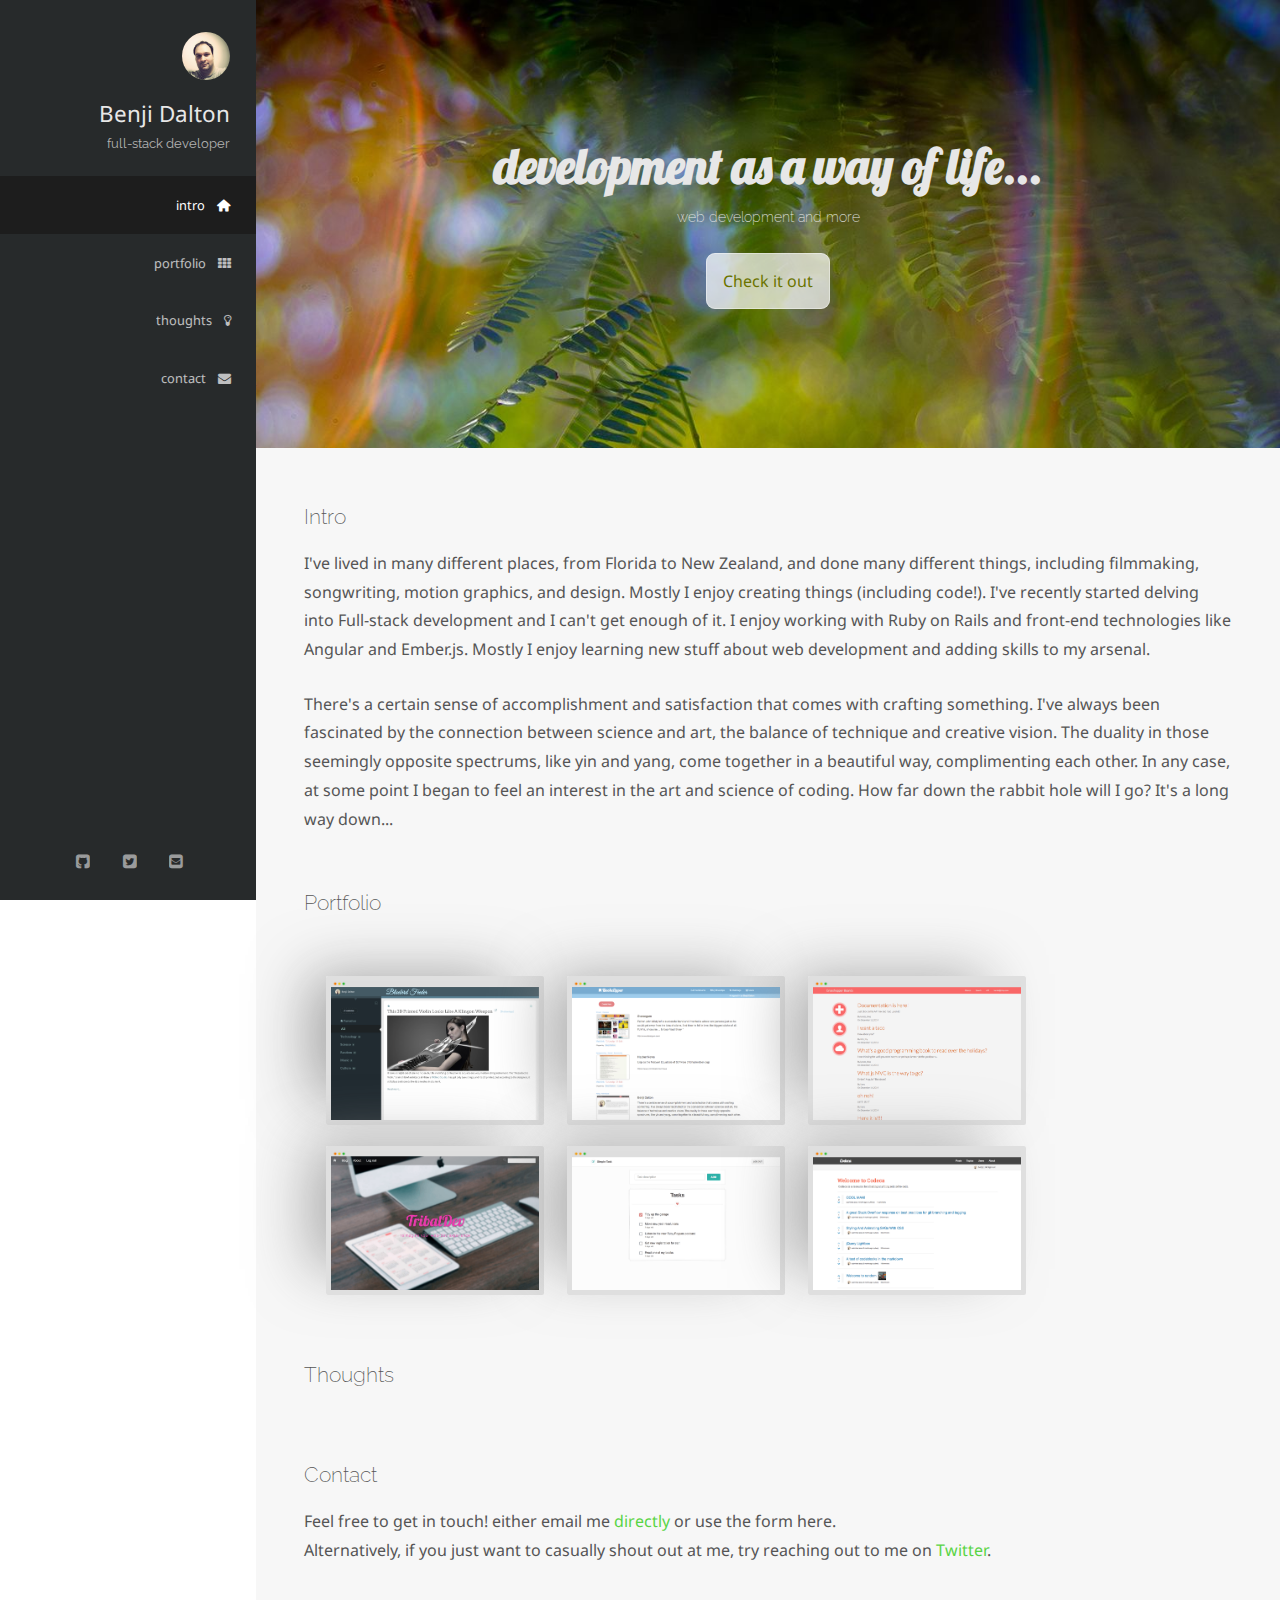
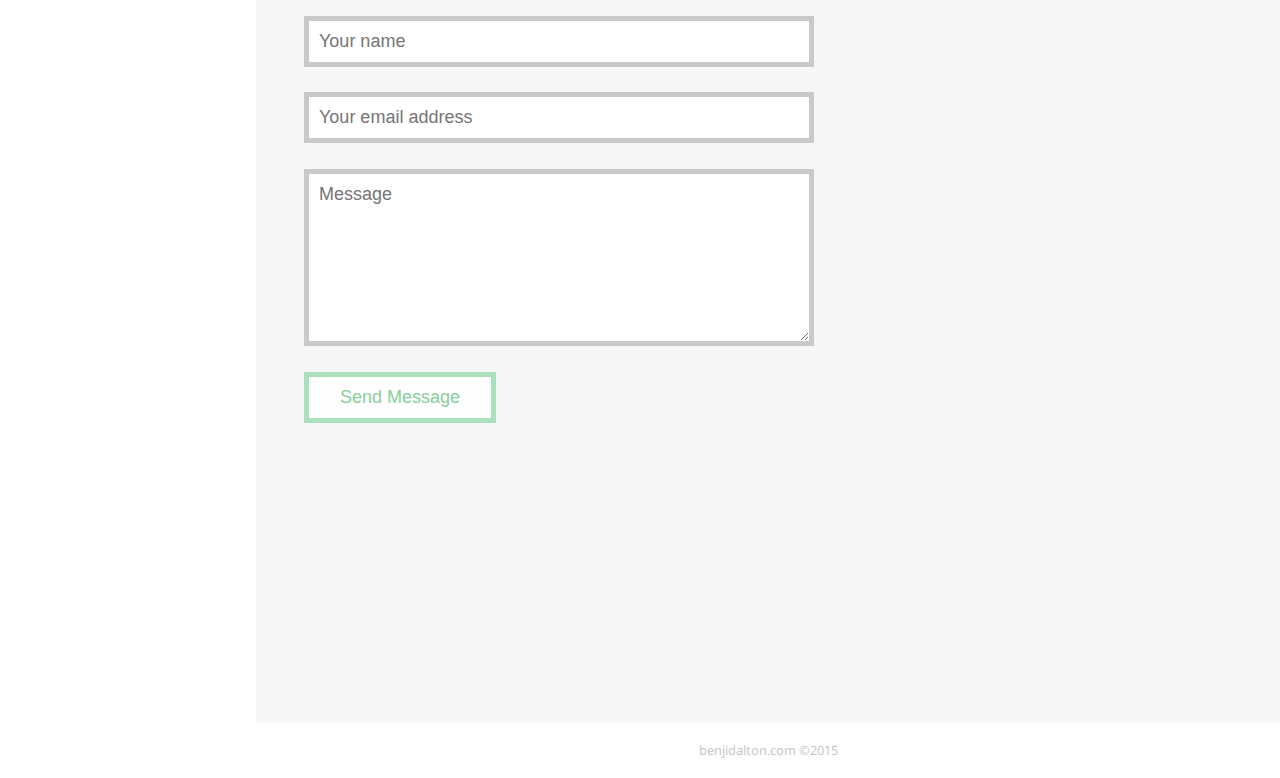
==== index.html @ 72bd9144 "adds mobile menu" ====
<!DOCTYPE html>
<html lang="en">
<head>
  <meta http-equiv="Content-Type" content="text/html; charset=UTF-8">
  <meta name="viewport" content="width=device-width, initial-scale=1.0">
  <meta charset="utf-8">
  <meta http-equiv="X-UA-Compatible" content="IE=edge,chrome=1">
  <title>Benji Dalton</title>
  <link rel="stylesheet" href="css/reset.css">
  <link rel="stylesheet" href="css/style.css">
  <link rel="stylesheet" href="css/benji-icons.css">
  <link href='http://fonts.googleapis.com/css?family=Noto+Sans|Lobster|Raleway:400,200' rel='stylesheet' type='text/css'>
  <script type="text/javascript" src="js/modernizr.js"></script>
  <script src="js/jquery-1.11.3.min.js"></script>
  <script src="js/app.js"></script>
  <script src="js/blog.js"></script>
</head>

<body>
  <div class="container">
    <div class="sidebar">
      <nav>
        <img src="./img/benji.jpg" alt="profile photo">
        <span>
          Benji Dalton
        </span>
        <small>full-stack developer</small>
        <ul class='menu'>
          <li class='menu-item'>
            <a href="#" data-scroll="intro">intro &nbsp; <i class="icon-home"></i> &nbsp; </a>
          </li>
          <li class='menu-item'>
            <a href="#" data-scroll="portfolio">portfolio &nbsp; <i class="icon-th"></i> &nbsp; </a>
          </li>
          <li class='menu-item'>
            <a href="#" data-scroll="thoughts">thoughts &nbsp; <i class="icon-lightbulb"></i> &nbsp; </a>
          </li>
          <li class='menu-item'>
            <a href="#" data-scroll="contact">contact &nbsp; <i class="icon-mail-alt"></i> &nbsp; </a>
          </li>
        </ul>
        <ul class='social-icons'>
          <li><a href="http://github.com/jaeming"><i class="icon-github-squared"></i></a></li>
          <li><a href="http://twitter.com/daylightsavings"><i class="icon-twitter-squared"></i></a></li>
          <li><a href="mailto:daylightsavings@icloud.com"><i class="icon-mail-squared"></i></a></li>
        </ul>
      </nav>
    </div>

    <header data-0="background-position: right 0px top 0px;" data-500="  background-position: right 0px top -200px;">
      <div class="mobile-menu">&#9776;</div>
      <div class="mobile-menu-dismiss">&#x2715;</div>
      <h1 data-0="margin-top: 0px;" data-500="margin-top: 75px;">development as a way of life...</h1>
      <h4>web development and more</h4>
      <a class='button' href="#" data-scroll="portfolio">Check it out</a>
    </header>

    <main>
      <section id="intro" data-anchor="intro">
        <h2>Intro</h2>
        <p>I've lived in many different places, from Florida to New Zealand, and done many different things, including filmmaking, songwriting, motion graphics, and design. Mostly I enjoy creating things (including code!). I've recently started delving into Full-stack development and I can't get enough of it. I enjoy working with Ruby on Rails and front-end technologies like Angular and Ember.js. Mostly I enjoy learning new stuff about web development and adding skills to my arsenal.</p>
        <br>
        <p>There's a certain sense of accomplishment and satisfaction that comes with crafting something. I've always been fascinated by the connection between science and art, the balance of technique and creative vision. The duality in those seemingly opposite spectrums, like yin and yang, come together in a beautiful way, complimenting each other. In any case, at some point I began to feel an interest in the art and science of coding. How far down the rabbit hole will I go? It's a long way down...</p>
      </section>

      <section id="portfolio" data-anchor="portfolio">
        <h2>Portfolio</h2>
        <div class="portfolio-grid">
          <div class="portfolio-card">
            <div class="card">
              <div class="side-a">
                <img src="img/bluebirdspace.png" alt="Bluebird Feeder" class='portfolio-image' data-400="-webkit-box-shadow: -29px -14px 58px -12px rgba(148,148,148,0.83);-moz-box-shadow: -29px -14px 58px -12px rgba(148,148,148,0.83);box-shadow: -29px -14px 58px -12px rgba(148,148,148,0.83);" data-900="-webkit-box-shadow: 8px 50px 57px -15px rgba(148,148,148,1);-moz-box-shadow: 8px 50px 57px -15px rgba(148,148,148,1);box-shadow: 8px 50px 57px -15px rgba(148,148,148,1);">
              </div>
              <div class="side-b">
                <div class="reverse-info" data-400="-webkit-box-shadow: -29px -14px 58px -12px rgba(148,148,148,0.83);-moz-box-shadow: -29px -14px 58px -12px rgba(148,148,148,0.83);box-shadow: -29px -14px 58px -12px rgba(148,148,148,0.83);" data-900="-webkit-box-shadow: 8px 50px 57px -15px rgba(148,148,148,1);-moz-box-shadow: 8px 50px 57px -15px rgba(148,148,148,1);box-shadow: 8px 50px 57px -15px rgba(148,148,148,1);">
                  <h4>Bluebird Feeder</h4>
                  <p>An RSS reader with emphasis on content discovery and feed organization. Created with Ruby on Rails and EmberJS and deployed using Capistrano to a Digital Ocean vps.</p>
                  <p>
                    <a href="http://bluebird.space">Website</a>
                    &nbsp; &nbsp; &nbsp; &nbsp; &nbsp;
                    <a href="https://github.com/jaeming/birdfeeder">Github link</a>
                  </p>
                </div>
              </div>
            </div>
          </div>
          <div class="portfolio-card">
            <div class="card">
              <div class="side-a">
                <img src="img/bookclipper.png" alt="Bookclipper" class='portfolio-image' data-400="-webkit-box-shadow: -29px -14px 58px -12px rgba(148,148,148,0.75);-moz-box-shadow: -29px -14px 58px -12px rgba(148,148,148,0.75);box-shadow: -29px -14px 58px -12px rgba(148,148,148,0.75);" data-900="-webkit-box-shadow: 8px 50px 57px -15px rgba(148,148,148,1);-moz-box-shadow: 8px 50px 57px -15px rgba(148,148,148,1);box-shadow: 8px 50px 57px -15px rgba(148,148,148,1);">
              </div>
              <div class="side-b">
                <div class="reverse-info" data-400="-webkit-box-shadow: -29px -14px 58px -12px rgba(148,148,148,0.75);-moz-box-shadow: -29px -14px 58px -12px rgba(148,148,148,0.75);box-shadow: -29px -14px 58px -12px rgba(148,148,148,0.75);" data-900="-webkit-box-shadow: 8px 50px 57px -15px rgba(148,148,148,1);-moz-box-shadow: 8px 50px 57px -15px rgba(148,148,148,1);box-shadow: 8px 50px 57px -15px rgba(148,148,148,1);">
                  <h4>Bookclipper</h4>
                  <p>Bookclipper is a social bookmarking site built with Rails as an API and using Ember-cli for the front-end. It also features oauth integration with Twitter.</p>
                  <p>
                    <a href="http://bookclipper.herokuapp.com">Website</a>
                    &nbsp; &nbsp; &nbsp; &nbsp; &nbsp;
                    <a href="https://github.com/jaeming/bookclipper">Github link</a>
                  </p>
                </div>
              </div>
            </div>
          </div>
          <div class="portfolio-card">
            <div class="card">
              <div class="side-a">
                <img src="img/grasshopper.png" alt="Grasshopper API" class='portfolio-image' data-400="-webkit-box-shadow: -29px -14px 58px -12px rgba(148,148,148,0.75);-moz-box-shadow: -29px -14px 58px -12px rgba(148,148,148,0.75);box-shadow: -29px -14px 58px -12px rgba(148,148,148,0.75);" data-900="-webkit-box-shadow: 8px 50px 57px -15px rgba(148,148,148,1);-moz-box-shadow: 8px 50px 57px -15px rgba(148,148,148,1);box-shadow: 8px 50px 57px -15px rgba(148,148,148,1);">
              </div>
              <div class="side-b">
                <div class="reverse-info" data-400="-webkit-box-shadow: -29px -14px 58px -12px rgba(148,148,148,0.75);-moz-box-shadow: -29px -14px 58px -12px rgba(148,148,148,0.75);box-shadow: -29px -14px 58px -12px rgba(148,148,148,0.75);" data-900="-webkit-box-shadow: 8px 50px 57px -15px rgba(148,148,148,1);-moz-box-shadow: 8px 50px 57px -15px rgba(148,148,148,1);box-shadow: 8px 50px 57px -15px rgba(148,148,148,1);">
                  <h4>Grasshopper Boards</h4>
                  <p>An open message-board API. The API in written in Rails and consumed with an AngularJS client. It includes elastic search integration and token-based authentication from scratch.</p>
                  <p>
                    <a href="http://grassy.shufflebox.org/">Website</a>
                    &nbsp; &nbsp; &nbsp; &nbsp; &nbsp;
                    <a href="https://github.com/jaeming/grasshopper">Github link</a>
                  </p>
                </div>
              </div>
            </div>
          </div>
          <div class="portfolio-card">
            <div class="card">
              <div class="side-a">
                <img src="img/tribal.png" alt="TribalDev" class='portfolio-image' data-500="-webkit-box-shadow: -29px -14px 58px -12px rgba(148,148,148,0.75);-moz-box-shadow: -29px -14px 58px -12px rgba(148,148,148,0.75);box-shadow: -29px -14px 58px -12px rgba(148,148,148,0.75);" data-1000="-webkit-box-shadow: 8px 50px 57px -15px rgba(148,148,148,1);-moz-box-shadow: 8px 50px 57px -15px rgba(148,148,148,1);box-shadow: 8px 50px 57px -15px rgba(148,148,148,1);">
              </div>
              <div class="side-b">
                <div class="reverse-info" data-500="-webkit-box-shadow: -29px -14px 58px -12px rgba(148,148,148,0.75);-moz-box-shadow: -29px -14px 58px -12px rgba(148,148,148,0.75);box-shadow: -29px -14px 58px -12px rgba(148,148,148,0.75);" data-1000="-webkit-box-shadow: 8px 50px 57px -15px rgba(148,148,148,1);-moz-box-shadow: 8px 50px 57px -15px rgba(148,148,148,1);box-shadow: 8px 50px 57px -15px rgba(148,148,148,1);">
                  <h4>TribalDev</h4>
                  <p>A community blog focused on learning. Built with Ruby on Rails, the site has many typical blogging features, pagination with infinite scroll, and search integration. </p>
                  <p>
                    <a href="http://www.tribaldev.io/">Website</a>
                    &nbsp; &nbsp; &nbsp; &nbsp; &nbsp;
                    <a href="https://github.com/TribalDev/tribal_blog">Github link</a>
                  </p>
                </div>
              </div>
            </div>
          </div>
          <div class="portfolio-card">
            <div class="card">
              <div class="side-a">
                <img src="img/simple.png" alt="Simple Task" class='portfolio-image' data-500="-webkit-box-shadow: -29px -14px 58px -12px rgba(148,148,148,0.75);-moz-box-shadow: -29px -14px 58px -12px rgba(148,148,148,0.75);box-shadow: -29px -14px 58px -12px rgba(148,148,148,0.75);" data-1000="-webkit-box-shadow: 8px 50px 57px -15px rgba(148,148,148,1);-moz-box-shadow: 8px 50px 57px -15px rgba(148,148,148,1);box-shadow: 8px 50px 57px -15px rgba(148,148,148,1);">
              </div>
              <div class="side-b">
                <div class="reverse-info" data-500="-webkit-box-shadow: -29px -14px 58px -12px rgba(148,148,148,0.75);-moz-box-shadow: -29px -14px 58px -12px rgba(148,148,148,0.75);box-shadow: -29px -14px 58px -12px rgba(148,148,148,0.75);" data-1000="-webkit-box-shadow: 8px 50px 57px -15px rgba(148,148,148,1);-moz-box-shadow: 8px 50px 57px -15px rgba(148,148,148,1);box-shadow: 8px 50px 57px -15px rgba(148,148,148,1);">
                  <h4>Simple Task</h4>
                  <p>A to-do app which self-destructs tasks older than 7 days. Simple Task was built with Rails 4 and uses AJAX extensively to provide a more seemless user experience.</p>
                  <p>
                    <a href="https://seventhday.herokuapp.com">Website</a>
                    &nbsp; &nbsp; &nbsp; &nbsp; &nbsp;
                    <a href="https://github.com/jaeming/simple-app">Github link</a>
                  </p>
                </div>
              </div>
            </div>
          </div>
          <div class="portfolio-card">
            <div class="card">
              <div class="side-a">
                <img src="img/codeca.png" alt="Codeca" class='portfolio-image' data-500="-webkit-box-shadow: -29px -14px 58px -12px rgba(148,148,148,0.75);-moz-box-shadow: -29px -14px 58px -12px rgba(148,148,148,0.75);box-shadow: -29px -14px 58px -12px rgba(148,148,148,0.75);" data-1000="-webkit-box-shadow: 8px 50px 57px -15px rgba(148,148,148,1);-moz-box-shadow: 8px 50px 57px -15px rgba(148,148,148,1);box-shadow: 8px 50px 57px -15px rgba(148,148,148,1);">
              </div>
              <div class="side-b">
                <div class="reverse-info" data-500="-webkit-box-shadow: -29px -14px 58px -12px rgba(148,148,148,0.75);-moz-box-shadow: -29px -14px 58px -12px rgba(148,148,148,0.75);box-shadow: -29px -14px 58px -12px rgba(148,148,148,0.75);" data-1000="-webkit-box-shadow: 8px 50px 57px -15px rgba(148,148,148,1);-moz-box-shadow: 8px 50px 57px -15px rgba(148,148,148,1);box-shadow: 8px 50px 57px -15px rgba(148,148,148,1);">
                  <h4>Codeca</h4>
                  <p>Built with Ruby on Rails as a social coding platform with reddit-like implementations. It features posts with voting, commenting, image uploading, built-in markdown formatting, and infinite scroll.</p>
                  <p>
                    <a href="https://snowful.herokuapp.com/">Website</a>
                    &nbsp; &nbsp; &nbsp; &nbsp; &nbsp;
                    <a href="https://github.com/jaeming/SocialDev">Github link</a>
                  </p>
                </div>
              </div>
            </div>
          </div>
        </div>
      </section>

      <section id="thoughts" data-anchor="thoughts">
        <h2>Thoughts</h2>
        <div id="posts"></div>

      </section>

      <section id="contact" data-anchor="contact">
        <h2>Contact</h2>
        <p>
          Feel free to get in touch! either email me <a href='mailto:daylightsavings@icloud.com'>directly</a> or use the form here.
        </p>
        <p>
          Alternatively, if you just want to casually shout out at me, try reaching out to me on <a href='https://twitter.com/daylightsavings'>Twitter</a>.
        </p>
        <br>
        <form action='http://getsimpleform.com/messages?form_api_token=3f143ad87b45f800de4601222be5716f' method='post'>
          <input name='redirect_to' type='hidden' value='http://benjidalton.com/thanks.html'>
          <br>
          <input data-name='Name' name='name' placeholder='Your name' type='text'>
          <br>
          <input data-name='Email' name='email' placeholder='Your email address' required='required' type='email'>
          <br>
          <textarea rows="7" cols="50" name='message' placeholder='Message'></textarea>
          <br>
          <input data-wait='Please wait...' type='submit' value='Send Message'>
        </form>
      </section>
      <br><br><br>
    </main>

    <footer>
      <p>benjidalton.com ©2015</p>
    </footer>
  </div>
  <script type="text/javascript" src="./js/skrollr.min.js"></script>
  <script type="text/javascript" src="./js/detectMobile.js"></script>
</body>
</html>
---- css/style.css ----
/*GENERAL*/

section {
  padding: 1rem;
  margin-bottom: 1rem;
}

main {
  padding: 2rem;
  padding-bottom: 15%;
}

main, header, footer {
  margin-left: 20%;
  background: #F7F7F7;
}

a {
  text-decoration: none;
  color: #59D445;
}

a:hover {
  color: #419139;
}

.mobile-menu {
  display: none;
}

/*TYPOGRAPHY*/

body {
  font-family: 'Noto Sans', sans-serif;
  line-height: 1.6;
}

p {
  line-height: 1.8;
  color: #555;
}

h2 {
  font-size: 1.3rem;
  font-family: 'Raleway', sans-serif;
  font-weight: 200;
  line-height: 2;
  padding-bottom: .7rem;
  color: #555;
}

h4 {
  font-family: 'Lobster', cursive;
}

/*HEADER*/

header {
  padding-top: 8rem;
  text-align: center;
  height: 20rem;
  background: url('../img/bg2.jpg') no-repeat center center fixed;
  background-size: cover;
}

header h1 {
  font-family: 'Lobster', cursive;
  color: #E7E7E7;
  font-size: 3rem;
}

header h4 {
  font-family: 'Raleway', sans-serif;
  font-weight: 200;
  font-size: .9rem;
  color: #E7E7E7;
  margin-bottom: 2.6rem;
}

.button {
  background: rgba(255, 255, 255, 0.7);
  color: #6B7400;
  padding: 1rem;
  text-decoration: none;
  border: 1.6px solid rgba(255, 255, 255, 0.4);
  border-radius: 9px;
  transition: all 340ms ease;
}

.button:hover {
  color: #fff;
  background: rgba(255, 255, 255, 0.4);
}

/*SIDEBAR*/

.sidebar {
  position: fixed;
  background: #272a2b;
  height: 100%;
  width: 20%;
  margin-right: 2.5%;
}

.sidebar img, small, span {
  position: absolute;
  right: 1.6rem;
  padding: 1rem 0;
}

.sidebar small {
  font-family: 'Raleway', sans-serif;
  font-size: .8rem;
  top: 7.4rem;
  text-align: right;
  color: #B3B3B3;
}

.sidebar span {
  text-align: right;
  top: 5rem;
  color: #E7E7E7;
}

.sidebar img {
  top: 1rem;
  border-radius: 100%;
  width: 3rem;
}

/*SOCIAL ICONS*/

.social-icons {
  position: absolute;
  bottom: 1.6rem;
  width: 100%;
  text-align: center;
}

.social-icons li {
  display: inline;
}

.social-icons li a {
  text-decoration: none;
  opacity: .6;
  color: #E7E7E7;
  padding: .8rem;
  margin: 0 auto;
}

.social-icons li a:hover {
  opacity: 1;
}

/*MENU*/

nav span {
  font-size: 1.4rem;
}

.menu {
  width: 100%;
  position: absolute;
  right: 0;
  top: 11rem;
}

.menu li {
  width: 100%;
  text-align: right;
  padding: 1rem 0;
  width: 100%;
  color: #fff;
}

.menu li a {
  font-size: .8rem;
  text-decoration: none;
  padding-right: 1.2rem;
  color: inherit;
  opacity: .7;
}

.menu li a:hover {
  opacity: 1;
}

.active {
  background: #1D1D1D;
  opacity: 1;
}

.active a {
  opacity: 1 !important;
}

/*FOOTER*/

footer {
  background: #FFFFFF;
  padding: 1rem;
  text-align: center;
}

footer p {
  font-size: .8rem;
  color: #C7C7C7;
}

/*THOUGHTS SECTION*/

.post-box {
  background: #fff;
  border-radius: 7px;
  padding: 1rem;
  margin-bottom: 2rem;
  -webkit-box-shadow: 4px 8px 30px 0px rgba(0,0,0,0.06);
  -moz-box-shadow: 4px 8px 30px 0px rgba(0,0,0,0.06);
  box-shadow: 4px 8px 30px 0px rgba(0,0,0,0.06);
}

.post-title {
  font-size: 1.2rem;
  color: #6D6D6D;
}

.post-body {
  max-height: 16rem;
  overflow: hidden;
  font-size: .9rem;
  color: #6D6D6D;
  position: relative;
}

.post-link {
  font-size: .8rem;
}

.bottom_fade {
  width: 100%;
  height: 90px;
  z-index: 99;
  position: absolute;
  bottom: 0px;
  background: -moz-linear-gradient(top,  rgba(255,255,255,0) 0%, rgba(255,255,255,1) 100%); /* FF3.6+ */
  background: -webkit-gradient(linear, left top, left bottom, color-stop(0%,rgba(255,255,255,0)), color-stop(100%,rgba(255,255,255,1))); /* Chrome,Safari4+ */
  background: -webkit-linear-gradient(top,  rgba(255,255,255,0) 0%,rgba(255,255,255,1) 100%); /* Chrome10+,Safari5.1+ */
  background: -o-linear-gradient(top,  rgba(255,255,255,0) 0%,rgba(255,255,255,1) 100%); /* Opera 11.10+ */
  background: -ms-linear-gradient(top,  rgba(255,255,255,0) 0%,rgba(255,255,255,1) 100%); /* IE10+ */
  background: linear-gradient(to bottom,  rgba(255,255,255,0) 0%,rgba(255,255,255,1) 100%); /* W3C */
  filter: progid:DXImageTransform.Microsoft.gradient( startColorstr='#00ffffff', endColorstr='#ffffff',GradientType=0 ); /* IE6-9 */
}

/*THOUGHTS -> Modal*/

.container {
  transition: all 360ms ease;
}

.blur-background {
  filter: url('data:image/svg+xml;charset=utf-8,<svg xmlns="http://www.w3.org/2000/svg"><filter id="filter"><feGaussianBlur stdDeviation="5" /></filter></svg>#filter');
  -webkit-filter: blur(5px);
          filter: blur(5px);
}

.close-button {
  position: fixed;
  top: 3.1rem;
  left: 7%;
  border-radius: 50%;
  background: #CE7578;
  padding: 1.5px 7px;
  color: #EAEAEA;
  transition: all 260ms ease-in;
}

.close-button span {
  font-size: 0rem;
  text-align: center;
  margin-left: 5px;
  width: 2.5rem;
  position: fixed;
  top: 3.2rem;
  left: 9.7%;
  color: #FFF6F7;
  padding: .3rem;
  border-radius: .3rem;
  transition: all 260ms ease-in;
}

.close-button:hover {
  color: #E9C9CA;
  background: #944B4D;
}

.close-button:hover span {
  text-align: center;
  margin-left: 5px;
  width: 2.5rem;
  position: fixed;
  top: 3.25rem;
  left: 9.7%;
  font-size: .6rem;
  color: #FFF6F7;
  background: #AC5659;
  padding: .3rem;
  border-radius: .3rem;
}

.overlay {
  overflow: auto;
  position: fixed;
  top: 2rem;
  right: 0;
  left: 0;
  margin-right: auto;
  margin-left: auto;
  width: 75%;
  max-height: 75%;
  background: rgba(255, 255, 255, .9);
  z-index: 1001;
  color: #3C3C3C;
  padding: 6%;
  border-radius: .4rem;
  border: solid #EAEAEA .7rem;
  -webkit-box-shadow: 4px 8px 30px 0px rgba(0,0,0,0.06);
  -moz-box-shadow: 4px 8px 30px 0px rgba(0,0,0,0.06);
  box-shadow: 4px 8px 30px 0px rgba(0,0,0,0.06);
}

/*CONTACT SECTION*/

form {
  width: 30rem;
}

input, textarea {
  display: block;
  margin: 0;
  width: 30rem;
  font-family: sans-serif;
  font-size: 18px;
  appearance: none;
  box-shadow: none;
  border-radius: none;
  outline: none;
  padding: 10px;
  border: solid 5px #c9c9c9;
  transition: border 0.3s;
}

input:focus, textarea:focus {
  border: solid 5px #969696;
}

input[type="submit"] {
  border-radius: none;
  width: 12rem;
  color: #87CF9A;
  background: #FEFEFE;
  border: solid 5px #ABE0BC;
  transition: all 270ms ease;
}

input[type="submit"]:hover {
  color: #FFFFFF;
  background: #62B47E;
  border: solid 5px #61A27A;
  cursor: pointer;
}

/*PORTFOLIO SECTION*/

.portfolio-image {
  border: 5px solid #DFDFDF;
  border-radius: 2px;
  max-width: 13rem;
  margin: .5rem;
  transition: all 350ms ease;
}

.portfolio-grid {
  padding-top: 1rem;
  padding-bottom: 1rem;
}

.portfolio-card {
  display: inline-block;
  margin-bottom: 9rem;
  margin-left: .9rem;
  margin-right: .9rem;
  -webkit-perspective: 800px;
  perspective: 800px;
}

.reverse-info {
  text-align: center;
  padding: .7rem;
  height: 8rem;
  width: 12.3rem;
  margin-top: .55rem;
  margin-left: .4rem;
  background: #fff;
  border-radius: 2px;
/*-webkit-box-shadow: 2px 9px 50px 4px rgba(0,0,0,0.17);
-moz-box-shadow: 2px 9px 50px 4px rgba(0,0,0,0.17);
box-shadow: 2px 9px 50px 4px rgba(0,0,0,0.17);*/
}

.reverse-info h4 {
  font-size: .8rem;
}

.reverse-info p {
  font-size: .6rem;
}

.card {
  display: inline-block;
  width: 13rem;
  transition: -webkit-transform 1s ease;
  -webkit-transform-style: preserve-3d;
}

.card div {
  position: absolute;
  -webkit-backface-visibility: hidden;
}

.side-a {
  z-index: 100;
}

.side-b {
  width: 13rem;
  -webkit-transform: rotateY(-180deg);
}

.card:hover {
  -webkit-transform: rotateY(-.5turn);
}

/*MEDIA QUERIES*/

@media (max-width: 804px) {

  .mobile-menu {
    z-index: 1001;
    display: inline;
    position: fixed;
    left: 1rem;
    top: 1rem;
    color: #fff;
    background: rgba(90, 155, 100, .7);
    padding-left: .5rem;
    padding-right: .5rem;
    cursor: pointer;
  }

  .mobile-menu-dismiss {
    z-index: 1001;
    display: inline;
    position: fixed;
    left: 1rem;
    top: 1rem;
    color: #fff;
    background: #5A5A5A;
    padding-left: .5rem;
    padding-right: .5rem;
    cursor: pointer;
  }

  .sidebar {
    z-index: 1000;
    width: 40%;
    margin-left: -100%;
    transition: all 400ms ease-in;
  }

  .sidebar span {
    font-size: 1rem;
  }

  .sidebar small {
    font-size: .6rem;
    top: 6.6rem;
  }

  .mobile-nav-showing {
    margin-left: 0;
  }

  header h1 {
    font-size: 160%;
  }

  header .button {
    display: none;
  }

  header {
    width: 100%;
    margin-left: 0;
    padding-top: 5rem;
    height: 8rem;
  }

  main {
    margin-left: 0;
    padding: 2%;
  }

  form {
  max-width: 90%;
  }

  input, textarea {
    width: 90%;
  }

  footer {
    margin-left: 0;
  }

  .social-icons {
    display: none;
  }
---- css/benji-icons.css ----
@font-face {
  font-family: 'benji-icons';
  src: url('../font/benji-icons.eot?89758330');
  src: url('../font/benji-icons.eot?89758330#iefix') format('embedded-opentype'),
       url('../font/benji-icons.woff?89758330') format('woff'),
       url('../font/benji-icons.ttf?89758330') format('truetype'),
       url('../font/benji-icons.svg?89758330#benji-icons') format('svg');
  font-weight: normal;
  font-style: normal;
}
/* Chrome hack: SVG is rendered more smooth in Windozze. 100% magic, uncomment if you need it. */
/* Note, that will break hinting! In other OS-es font will be not as sharp as it could be */
/*
@media screen and (-webkit-min-device-pixel-ratio:0) {
  @font-face {
    font-family: 'benji-icons';
    src: url('../font/benji-icons.svg?89758330#benji-icons') format('svg');
  }
}
*/

 [class^="icon-"]:before, [class*=" icon-"]:before {
  font-family: "benji-icons";
  font-style: normal;
  font-weight: normal;
  speak: none;

  display: inline;
  text-decoration: inherit;
  width: 1em;
  text-align: right;
  /* opacity: .8; */

  /* For safety - reset parent styles, that can break glyph codes*/
  font-variant: normal;
  text-transform: none;

  /* fix buttons height, for twitter bootstrap */
  line-height: 1em;

  /* Animation center compensation - margins should be symmetric */
  /* remove if not needed */
  margin-left: .2em;

  /* you can be more comfortable with increased icons size */
  /* font-size: 120%; */

  /* Font smoothing. That was taken from TWBS */
  -webkit-font-smoothing: antialiased;
  -moz-osx-font-smoothing: grayscale;

  /* Uncomment for 3D effect */
  /* text-shadow: 1px 1px 1px rgba(127, 127, 127, 0.3); */
}

.icon-th:before { content: '\e800'; } /* '' */
.icon-lightbulb:before { content: '\e801'; } /* '' */
.icon-mail-alt:before { content: '\e802'; } /* '' */
.icon-comment:before { content: '\e803'; } /* '' */
.icon-pencil-squared:before { content: '\e804'; } /* '' */
.icon-twitter-squared:before { content: '\e805'; } /* '' */
.icon-github-squared:before { content: '\e806'; } /* '' */
.icon-gplus-squared:before { content: '\e807'; } /* '' */
.icon-linkedin-squared:before { content: '\e808'; } /* '' */
.icon-mail-squared:before { content: '\e809'; } /* '' */
.icon-home:before { content: '\e80b'; } /* '' */
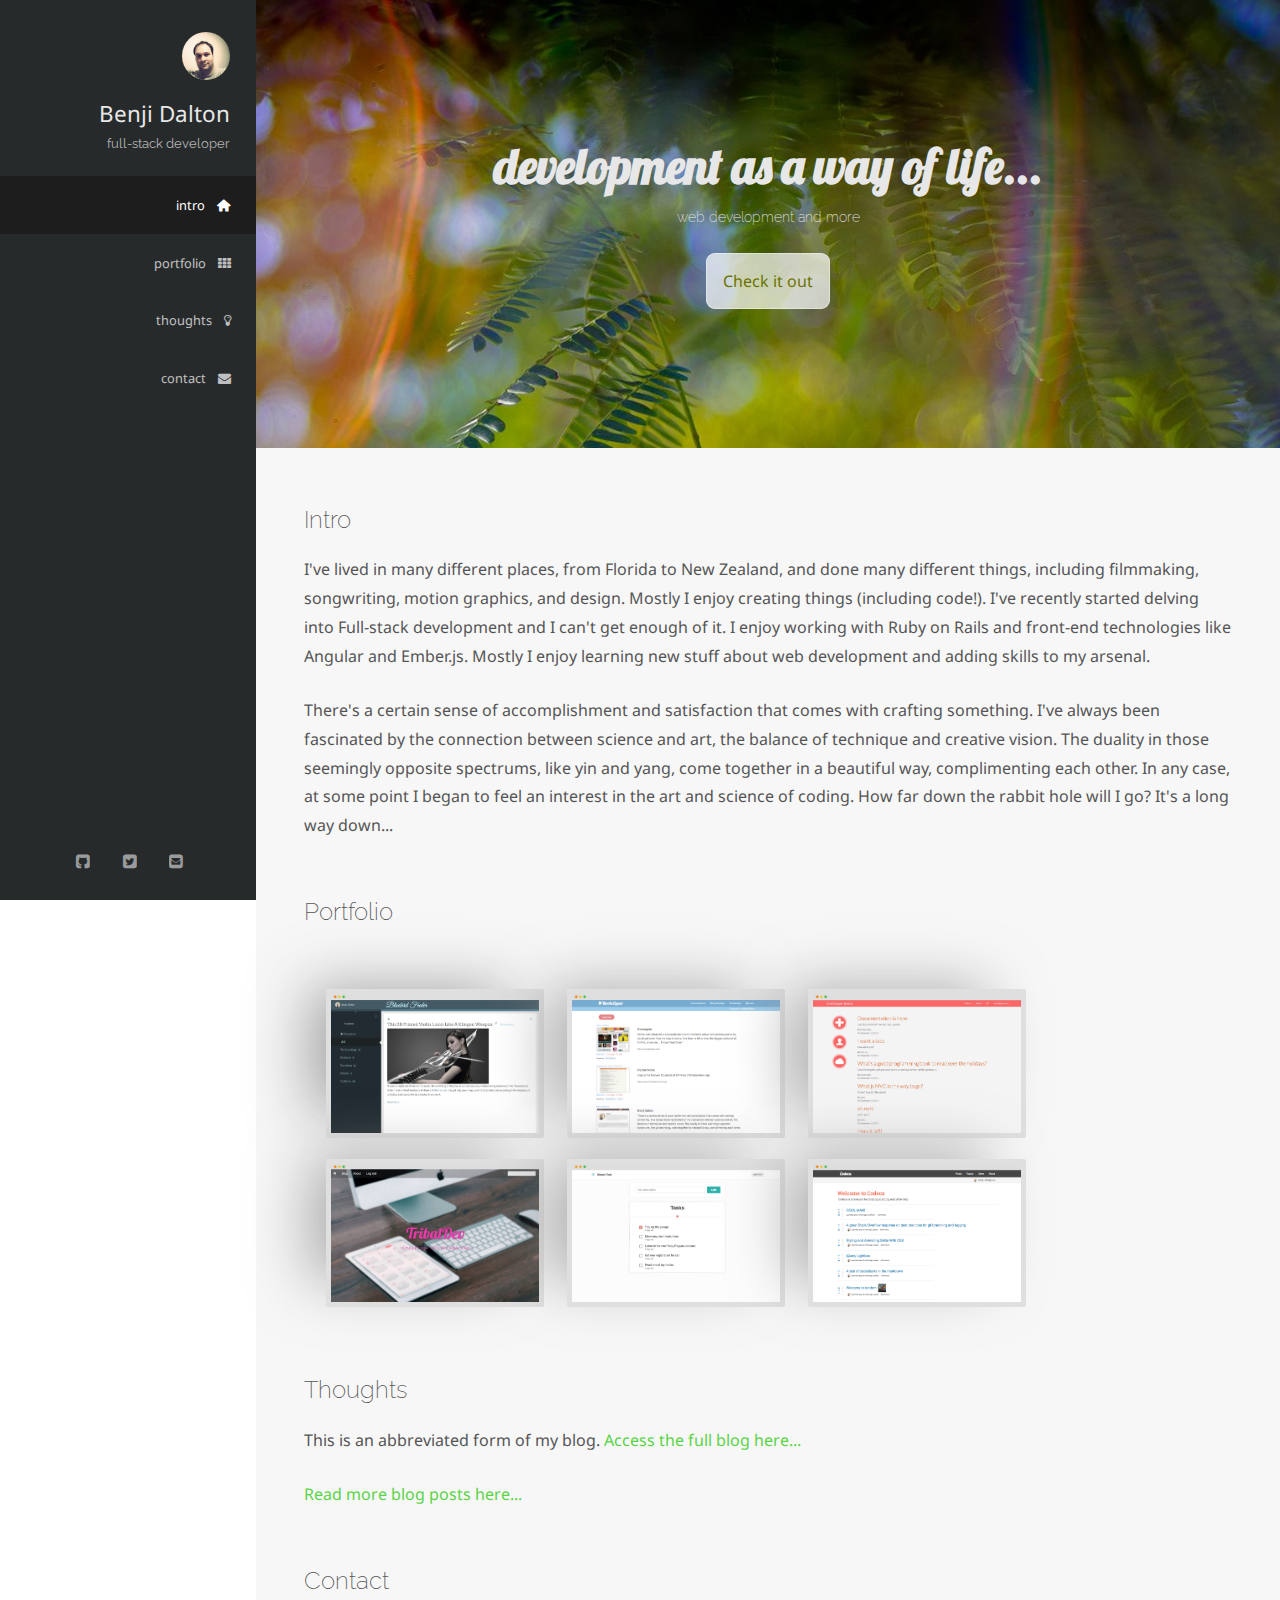
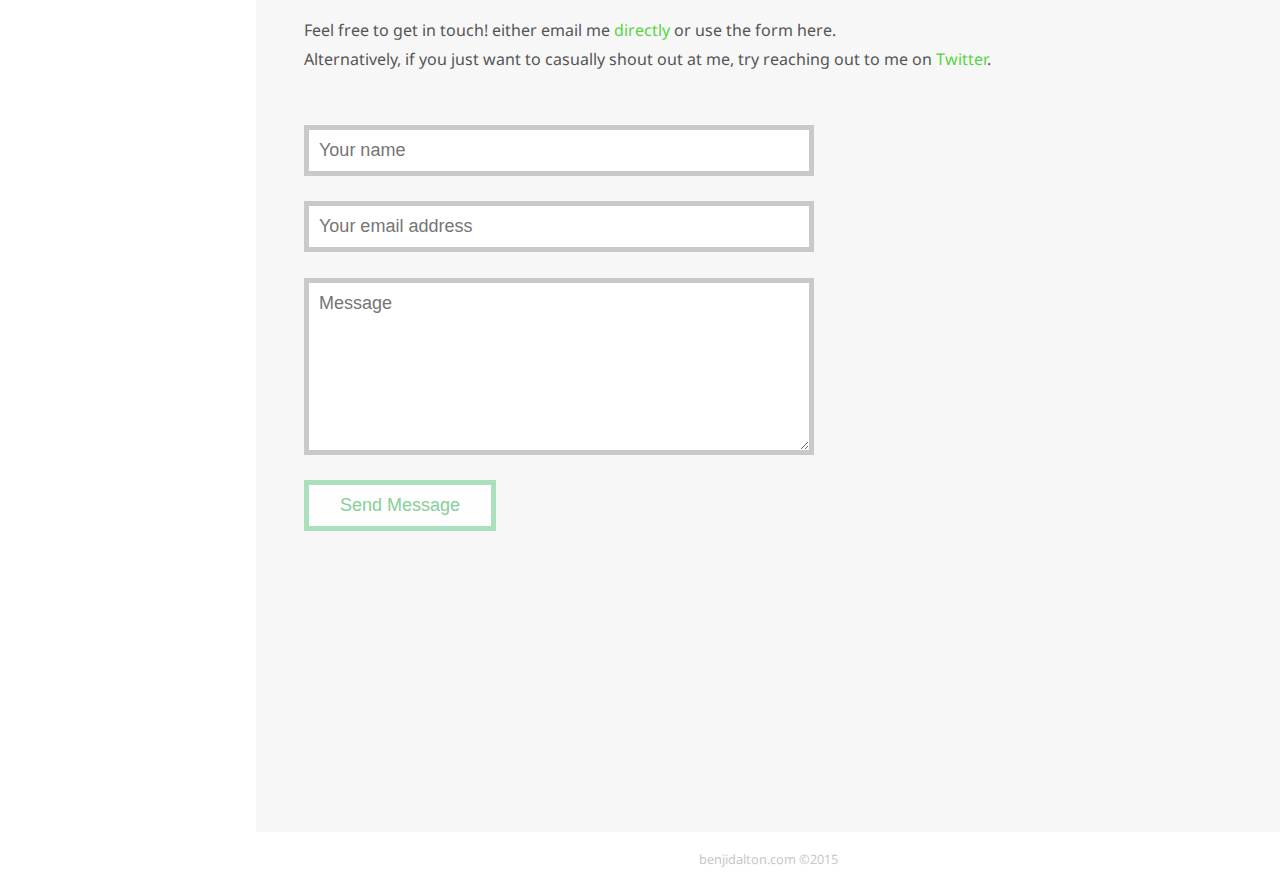
==== commit 9eef96ab: "adds blog link" ====
--- a/index.html
+++ b/index.html
@@ -179,7 +179,10 @@
 
       <section id="thoughts" data-anchor="thoughts">
         <h2>Thoughts</h2>
+        <p class="blog-more">This is an abbreviated form of my blog. <a href="http://benjidalton.com/articles">Access the full blog here...</a></p>
+        <br>
         <div id="posts"></div>
+        <p class="blog-more"><a href="http://benjidalton.com/articles">Read more blog posts here...</a></p>
 
       </section>
 
--- a/css/style.css
+++ b/css/style.css
@@ -28,6 +28,10 @@
   display: none;
 }
 
+.mobile-menu-dismiss {
+  display: none;
+}
+
 /*TYPOGRAPHY*/
 
 body {
@@ -41,7 +45,7 @@
 }
 
 h2 {
-  font-size: 1.3rem;
+  font-size: 1.5rem;
   font-family: 'Raleway', sans-serif;
   font-weight: 200;
   line-height: 2;
@@ -459,8 +463,8 @@
   }
 
   .mobile-menu-dismiss {
+    display: none;
     z-index: 1001;
-    display: inline;
     position: fixed;
     left: 1rem;
     top: 1rem;
@@ -471,6 +475,14 @@
     cursor: pointer;
   }
 
+  .mobile-menu-dismiss-show {
+    display: inline;
+  }
+
+  .mobile-menu-hide {
+    display: none;
+  }
+
   .sidebar {
     z-index: 1000;
     width: 40%;
@@ -491,6 +503,10 @@
     margin-left: 0;
   }
 
+  .portfolio-grid {
+    text-align: center;
+  }
+
   header h1 {
     font-size: 160%;
   }
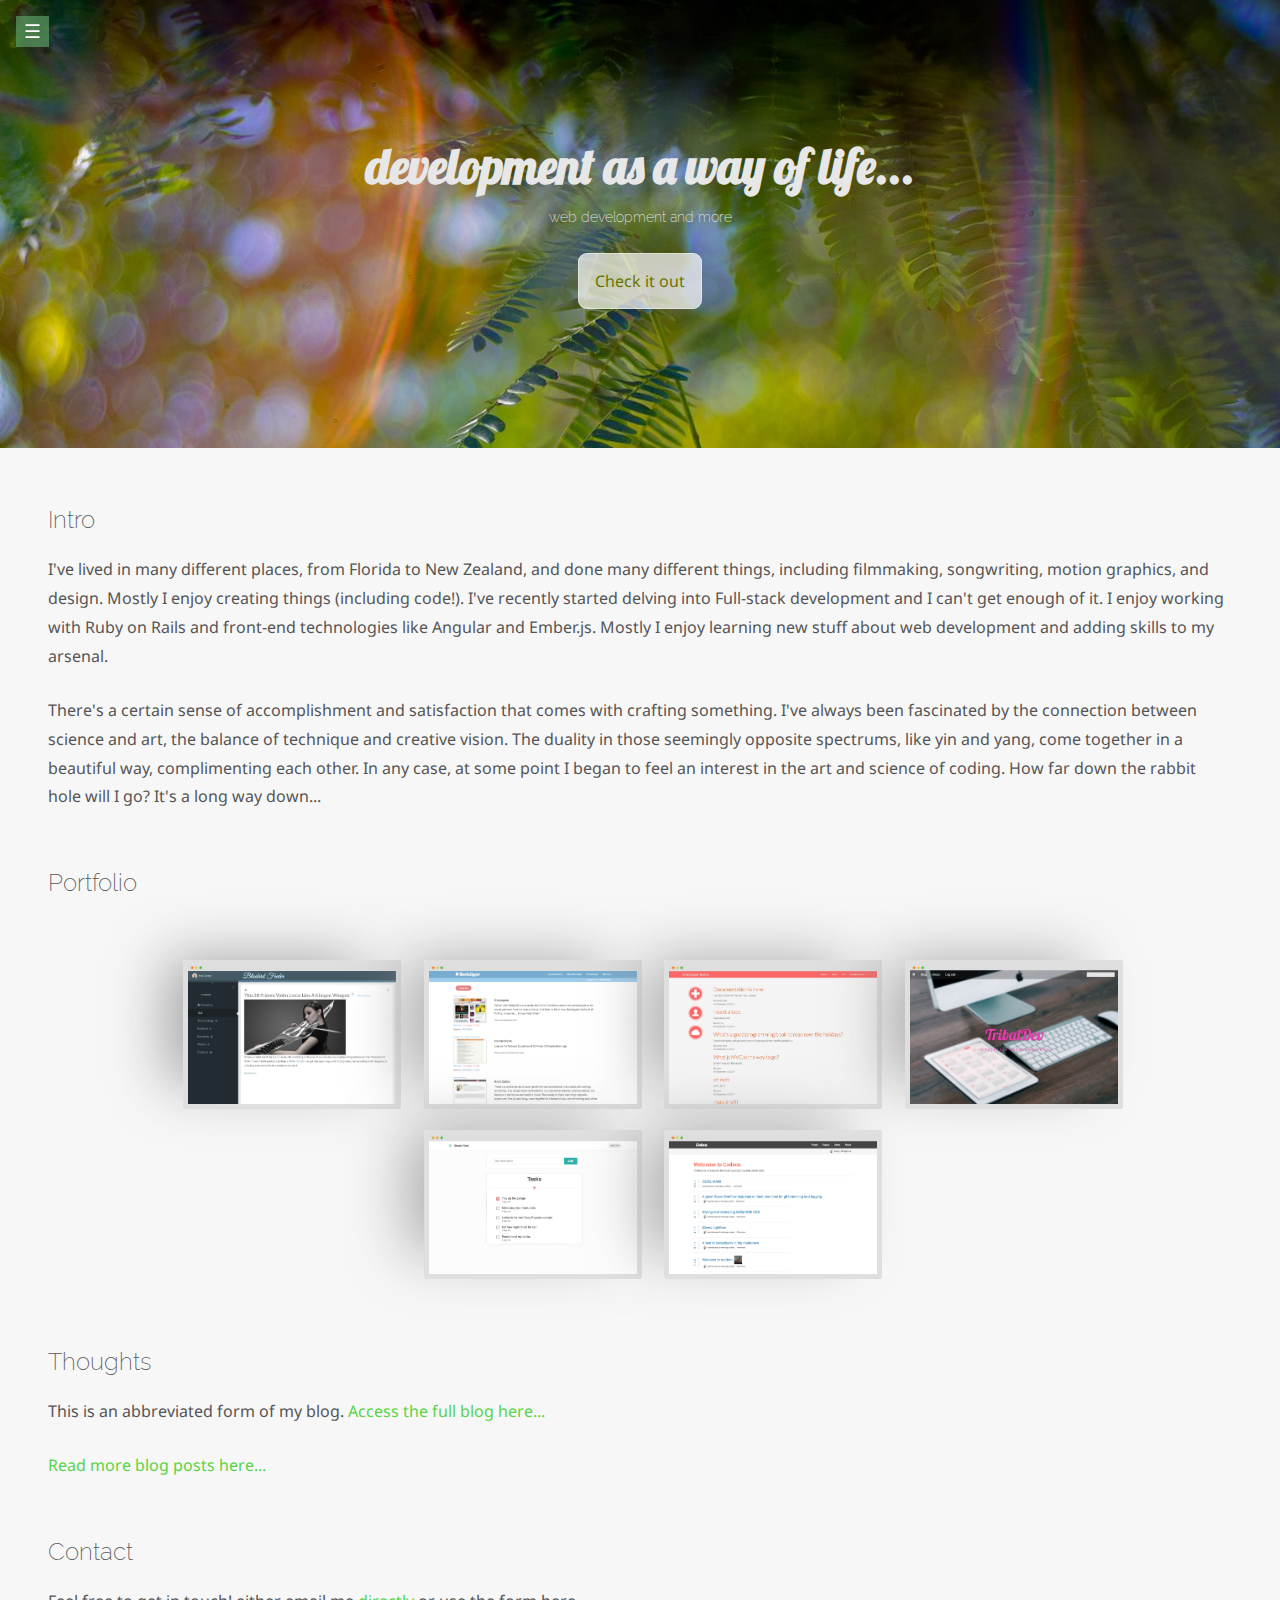
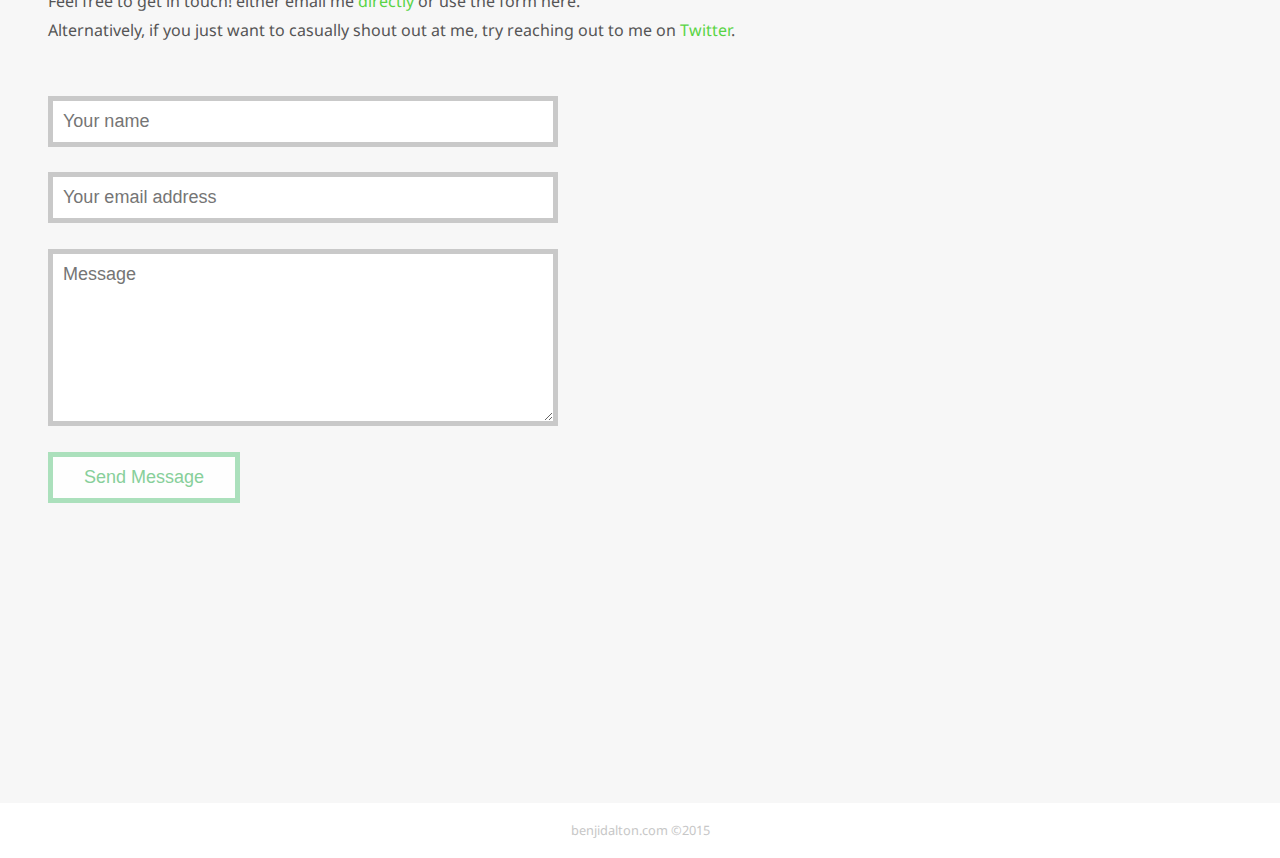
==== commit 9b34e9f5: "hides sidebar for all views/shows hamburger menu for desktop as well" ====
--- a/index.html
+++ b/index.html
@@ -17,39 +17,38 @@
 </head>
 
 <body>
+  <div class="mobile-menu">&#9776;</div>
+  <div class="mobile-menu-dismiss">&#x2715;</div>
+  <div class="sidebar">
+    <nav>
+      <img src="./img/benji.jpg" alt="profile photo">
+      <span>
+        Benji Dalton
+      </span>
+      <small>full-stack developer</small>
+      <ul class='menu'>
+        <li class='menu-item'>
+          <a href="#intro" data-scroll="intro">intro &nbsp; <i class="icon-home"></i> &nbsp; </a>
+        </li>
+        <li class='menu-item'>
+          <a href="#portfolio" data-scroll="portfolio">portfolio &nbsp; <i class="icon-th"></i> &nbsp; </a>
+        </li>
+        <li class='menu-item'>
+          <a href="#thoughts" data-scroll="thoughts">thoughts &nbsp; <i class="icon-lightbulb"></i> &nbsp; </a>
+        </li>
+        <li class='menu-item'>
+          <a href="#contact" data-scroll="contact">contact &nbsp; <i class="icon-mail-alt"></i> &nbsp; </a>
+        </li>
+      </ul>
+      <ul class='social-icons'>
+        <li><a href="http://github.com/jaeming"><i class="icon-github-squared"></i></a></li>
+        <li><a href="http://twitter.com/daylightsavings"><i class="icon-twitter-squared"></i></a></li>
+        <li><a href="mailto:daylightsavings@icloud.com"><i class="icon-mail-squared"></i></a></li>
+      </ul>
+    </nav>
+  </div>
   <div class="container">
-    <div class="sidebar">
-      <nav>
-        <img src="./img/benji.jpg" alt="profile photo">
-        <span>
-          Benji Dalton
-        </span>
-        <small>full-stack developer</small>
-        <ul class='menu'>
-          <li class='menu-item'>
-            <a href="#" data-scroll="intro">intro &nbsp; <i class="icon-home"></i> &nbsp; </a>
-          </li>
-          <li class='menu-item'>
-            <a href="#" data-scroll="portfolio">portfolio &nbsp; <i class="icon-th"></i> &nbsp; </a>
-          </li>
-          <li class='menu-item'>
-            <a href="#" data-scroll="thoughts">thoughts &nbsp; <i class="icon-lightbulb"></i> &nbsp; </a>
-          </li>
-          <li class='menu-item'>
-            <a href="#" data-scroll="contact">contact &nbsp; <i class="icon-mail-alt"></i> &nbsp; </a>
-          </li>
-        </ul>
-        <ul class='social-icons'>
-          <li><a href="http://github.com/jaeming"><i class="icon-github-squared"></i></a></li>
-          <li><a href="http://twitter.com/daylightsavings"><i class="icon-twitter-squared"></i></a></li>
-          <li><a href="mailto:daylightsavings@icloud.com"><i class="icon-mail-squared"></i></a></li>
-        </ul>
-      </nav>
-    </div>
-
     <header data-0="background-position: right 0px top 0px;" data-500="  background-position: right 0px top -200px;">
-      <div class="mobile-menu">&#9776;</div>
-      <div class="mobile-menu-dismiss">&#x2715;</div>
       <h1 data-0="margin-top: 0px;" data-500="margin-top: 75px;">development as a way of life...</h1>
       <h4>web development and more</h4>
       <a class='button' href="#" data-scroll="portfolio">Check it out</a>
@@ -217,4 +216,4 @@
   <script type="text/javascript" src="./js/skrollr.min.js"></script>
   <script type="text/javascript" src="./js/detectMobile.js"></script>
 </body>
-</html>+</html>
--- a/css/style.css
+++ b/css/style.css
@@ -11,7 +11,6 @@
 }
 
 main, header, footer {
-  margin-left: 20%;
   background: #F7F7F7;
 }
 
@@ -100,7 +99,7 @@
 
 .sidebar {
   position: fixed;
-  background: #272a2b;
+  background: rgba(0, 0, 0, 0.78);
   height: 100%;
   width: 20%;
   margin-right: 2.5%;
@@ -157,7 +156,70 @@
   opacity: 1;
 }
 
-/*MENU*/
+
+/* Menu Toggle*/
+
+.mobile-menu {
+  font-size: 1.2rem;
+  z-index: 1001;
+  display: inline;
+  position: fixed;
+  left: 1rem;
+  top: 1rem;
+  color: #fff;
+  background: rgba(90, 155, 100, .7);
+  padding-left: .5rem;
+  padding-right: .5rem;
+  cursor: pointer;
+}
+
+.mobile-menu-dismiss {
+  font-size: 1.2rem;  
+  display: none;
+  z-index: 1001;
+  position: fixed;
+  left: 1rem;
+  top: 1rem;
+  color: #fff;
+  background: #5A5A5A;
+  padding-left: .5rem;
+  padding-right: .5rem;
+  cursor: pointer;
+}
+
+.mobile-menu-dismiss-show {
+  display: inline;
+}
+
+.mobile-menu-hide {
+  display: none;
+}
+
+.sidebar {
+  z-index: 1000;
+  width: 16rem;
+  margin-left: -100%;
+  transition: all 400ms ease-in;
+}
+
+.sidebar span {
+  font-size: 1rem;
+}
+
+.sidebar small {
+  font-size: .6rem;
+  top: 6.6rem;
+}
+
+.mobile-nav-showing {
+  margin-left: 0;
+}
+
+.portfolio-grid {
+  text-align: center;
+}
+
+/*Menu nav*/
 
 nav span {
   font-size: 1.4rem;
@@ -191,7 +253,7 @@
 }
 
 .active {
-  background: #1D1D1D;
+  background: rgba(0, 0, 0, 0.22);
   opacity: 1;
 }
 
@@ -541,4 +603,24 @@
 
   .social-icons {
     display: none;
-  }+  }
+
+  .close-button {
+    top: 3.1rem;
+    left: 8%;
+    padding: 1.5px 7px;
+  }
+
+  .close-button:hover span {
+    margin-left: 5px;
+    top: 3.25rem;
+    left: 15%;
+    padding: .3rem;
+  }
+
+  .post-title {
+    margin-top: 5%;
+    font-size: 1.2rem;
+    color: #6D6D6D;
+  }
+}
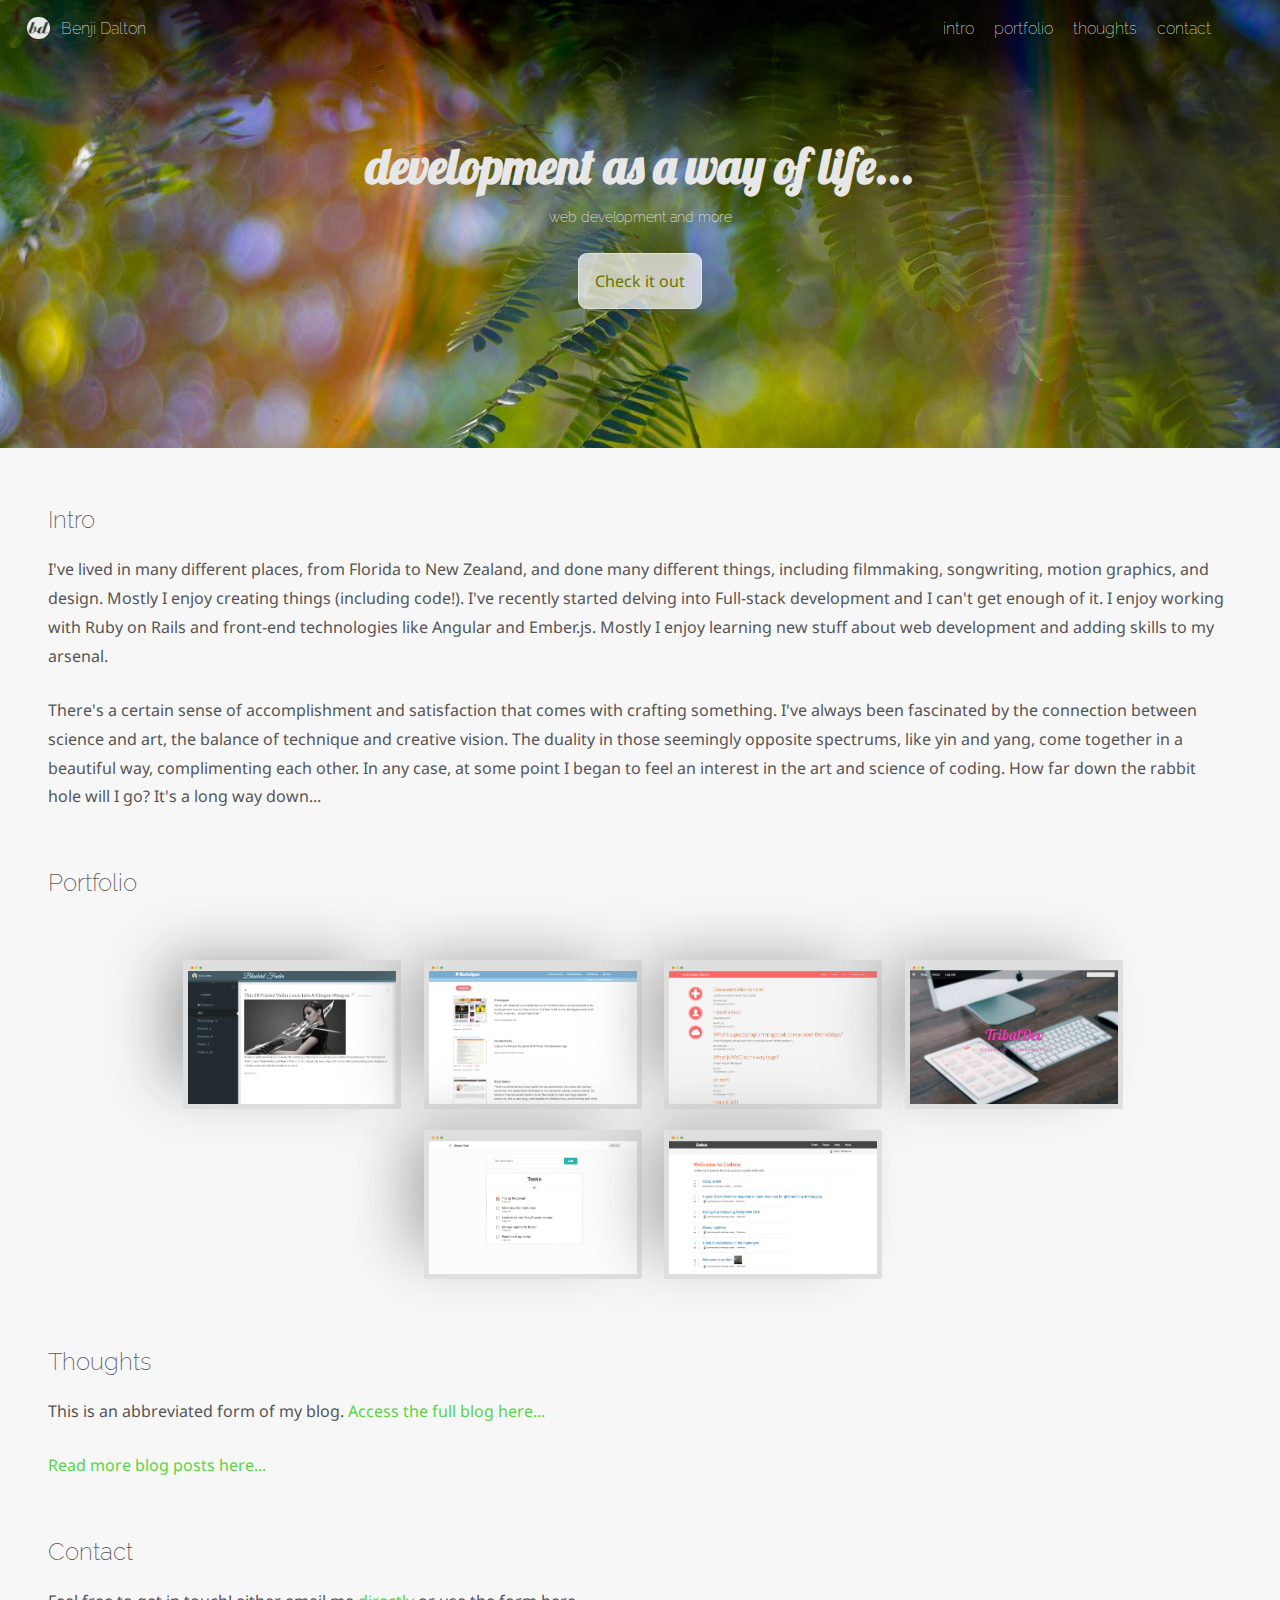
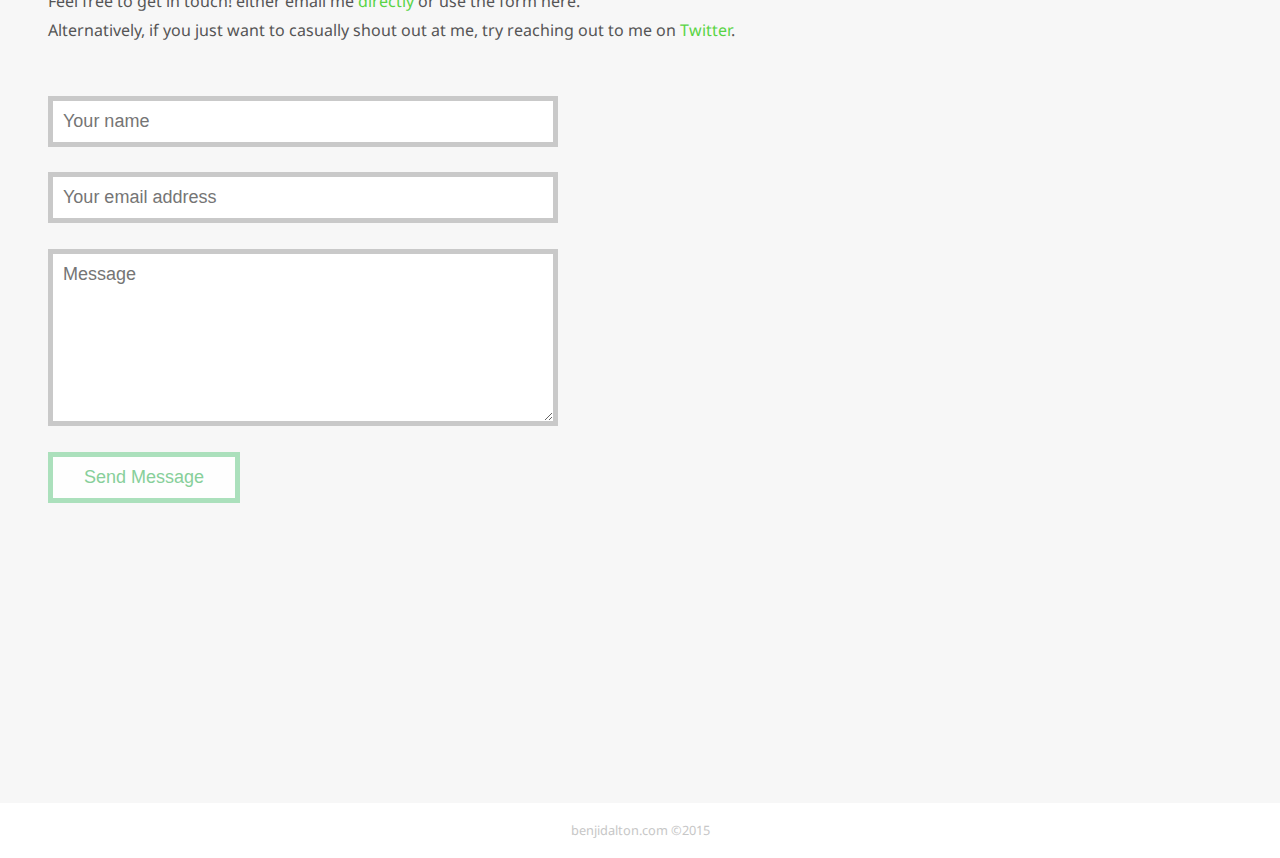
==== commit 61e2428f: "adds initial nav for header" ====
--- a/index.html
+++ b/index.html
@@ -17,7 +17,24 @@
 </head>
 
 <body>
-  <div class="mobile-menu">&#9776;</div>
+  <div data-0="opacity: 0;" data-60="opacity: 1;" class="mobile-menu">&#9776;</div>
+  <img class='logo' src="./img/logo.png" alt="profile photo" data-0="opacity: 1; width: 1.8rem;" data-50="opacity: 0; width: 0rem;">
+  <h1 data-0="opacity: 1; font-size: 1rem;" data-50="opacity: 0; font-size: 0rem;" class='awesome-developer'>Benji Dalton</h1>
+  <nav class='top-menu-items' data-0="opacity: 1; font-size: 1rem;" data-50="opacity: 0; font-size: 0rem;">
+    <li>
+      <a href="#intro" data-scroll="intro">intro</a>
+    </li>
+    <li>
+      <a href="#portfolio" data-scroll="portfolio">portfolio</a>
+    </li>
+    <li>
+      <a href="#thoughts" data-scroll="thoughts">thoughts</a>
+    </li>
+    <li>
+      <a href="#contact" data-scroll="contact">contact</a>
+    </li>
+  </nav>
+
   <div class="mobile-menu-dismiss">&#x2715;</div>
   <div class="sidebar">
     <nav>
--- a/css/style.css
+++ b/css/style.css
@@ -101,7 +101,7 @@
   position: fixed;
   background: rgba(0, 0, 0, 0.78);
   height: 100%;
-  width: 20%;
+  width: 17rem;
   margin-right: 2.5%;
 }
 
@@ -174,7 +174,7 @@
 }
 
 .mobile-menu-dismiss {
-  font-size: 1.2rem;  
+  font-size: 1.2rem;
   display: none;
   z-index: 1001;
   position: fixed;
@@ -197,7 +197,7 @@
 
 .sidebar {
   z-index: 1000;
-  width: 16rem;
+  width: 18rem;
   margin-left: -100%;
   transition: all 400ms ease-in;
 }
@@ -220,6 +220,60 @@
 }
 
 /*Menu nav*/
+
+.logo {
+  z-index: 2000;
+  opacity: .9 !important;
+  position: absolute;
+  top: 1.05rem;
+  left: 1.7rem;
+  width: 1.4rem !important;
+  border-radius: 100%;
+  transition: all ease 333ms;
+}
+
+.logo:hover {
+  border-radius: 0%;
+  opacity: 1 !important;
+  cursor: pointer;
+}
+
+.awesome-developer {
+  font-family: 'Raleway', sans-serif;
+  font-weight: 200;
+  font-size: 1rem;
+  display: inline;
+  position: absolute;
+  left: 3.8rem;
+  top: 1rem;
+  color: rgba(213, 218, 212, 0.97);
+}
+
+.top-menu-items {
+  position: absolute;
+  right: 3.8rem;
+  top: 1rem;
+}
+
+.top-menu-items .active{
+  background: transparent;
+}
+
+.top-menu-items li {
+  padding: 0 .5rem;
+  font-family: 'Raleway', sans-serif;
+  font-weight: 200;
+  font-size: inherit;
+  display: inline;
+}
+
+.top-menu-items a {
+  color: rgba(213, 218, 212, 0.97);
+}
+
+.top-menu-items a:hover {
+  color: #fff;
+}
 
 nav span {
   font-size: 1.4rem;
@@ -253,7 +307,7 @@
 }
 
 .active {
-  background: rgba(0, 0, 0, 0.22);
+  background: rgba(68, 68, 68, 0.44);
   opacity: 1;
 }
 
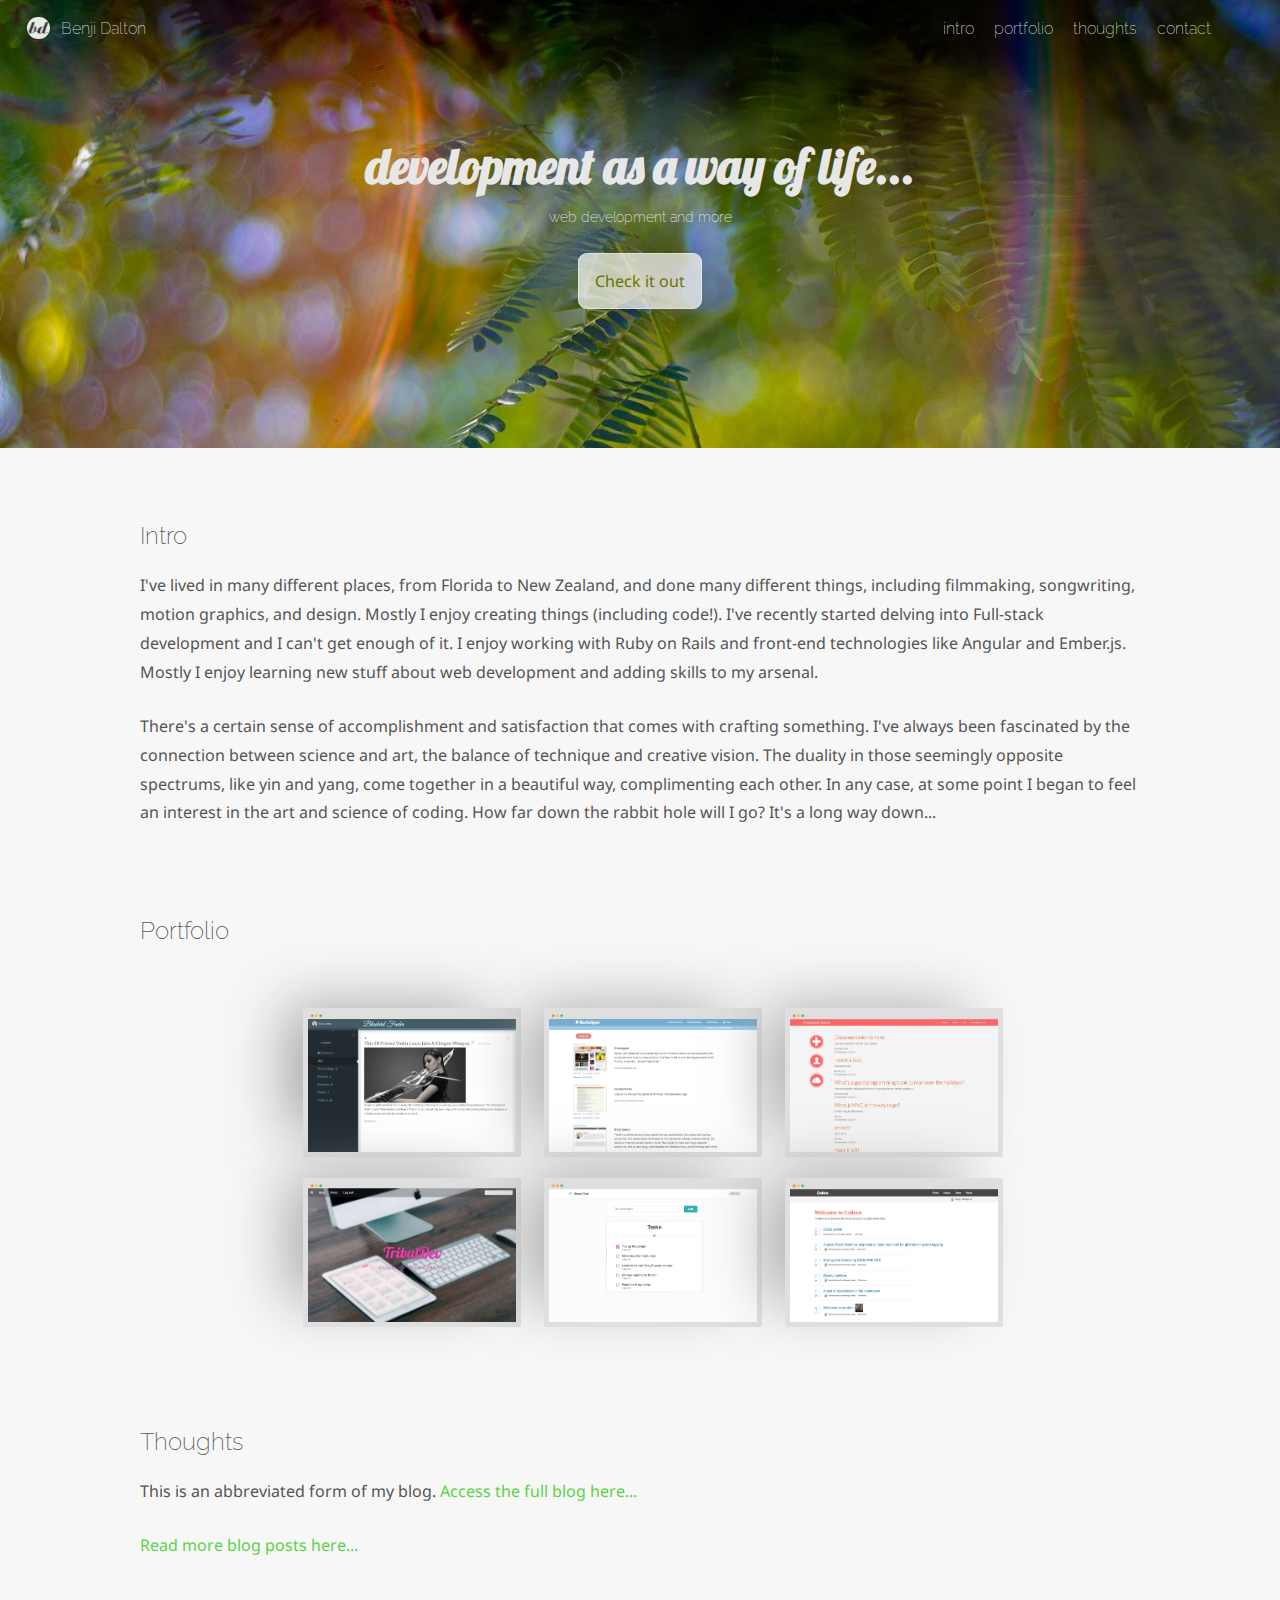
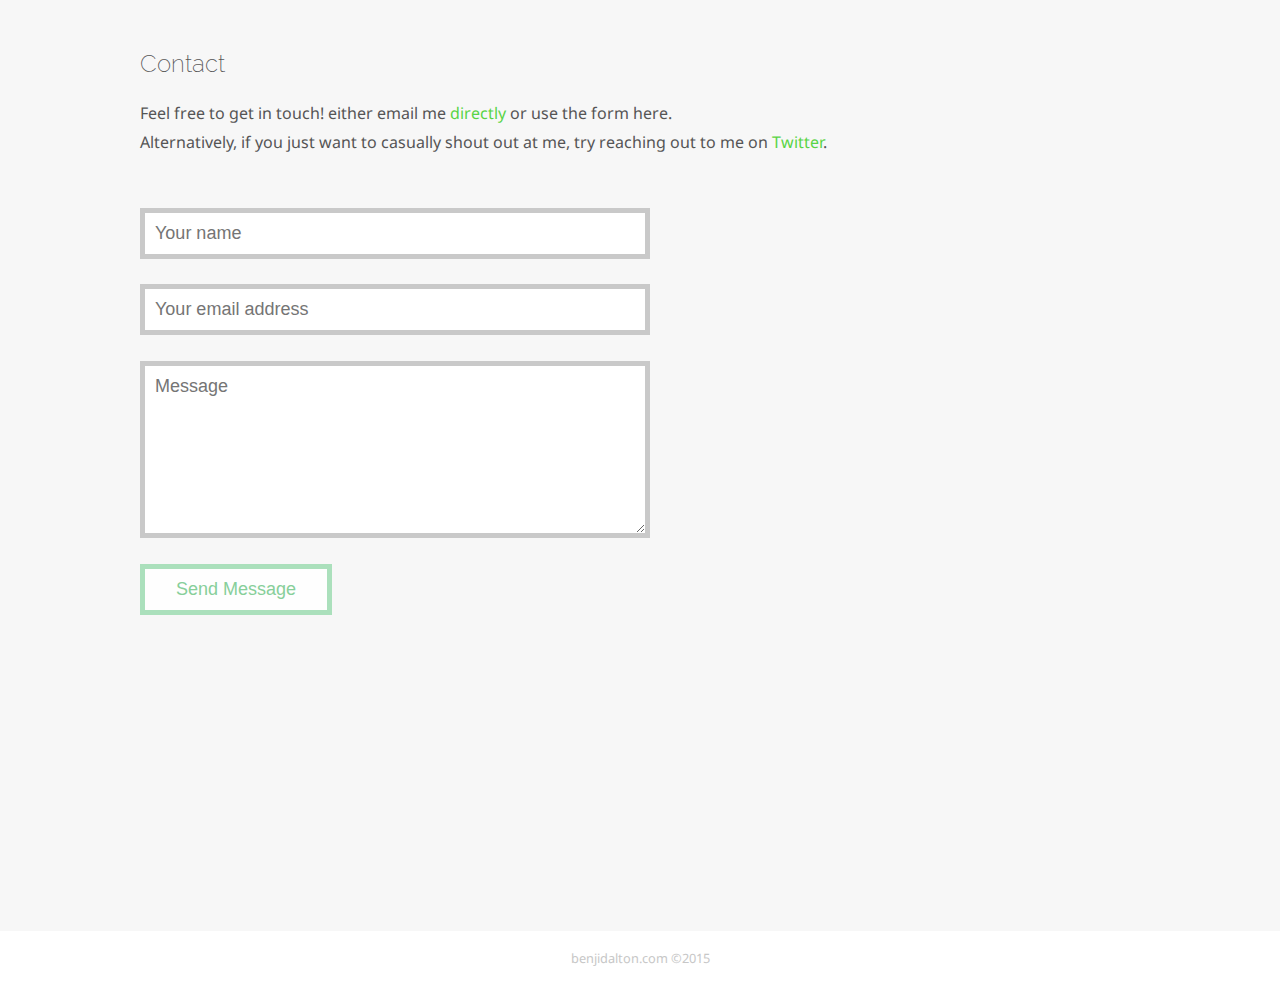
==== commit ced6bfe8: "adjusts initial nav" ====
--- a/index.html
+++ b/index.html
@@ -18,7 +18,9 @@
 
 <body>
   <div data-0="opacity: 0;" data-60="opacity: 1;" class="mobile-menu">&#9776;</div>
-  <img class='logo' src="./img/logo.png" alt="profile photo" data-0="opacity: 1; width: 1.8rem;" data-50="opacity: 0; width: 0rem;">
+  <div data-0="opacity: 1;" data-40="opacity: 0;">
+    <img src="./img/logo.png" class='logo' alt="profile photo">
+  </div>
   <h1 data-0="opacity: 1; font-size: 1rem;" data-50="opacity: 0; font-size: 0rem;" class='awesome-developer'>Benji Dalton</h1>
   <nav class='top-menu-items' data-0="opacity: 1; font-size: 1rem;" data-50="opacity: 0; font-size: 0rem;">
     <li>
--- a/css/style.css
+++ b/css/style.css
@@ -1,8 +1,11 @@
 /*GENERAL*/
 
 section {
-  padding: 1rem;
+  padding: 2rem;
   margin-bottom: 1rem;
+  max-width: 1000px;
+  margin-left: auto;
+  margin-right: auto;
 }
 
 main {
@@ -217,6 +220,8 @@
 
 .portfolio-grid {
   text-align: center;
+  margin: 0 auto;
+  max-width: 900px;
 }
 
 /*Menu nav*/
